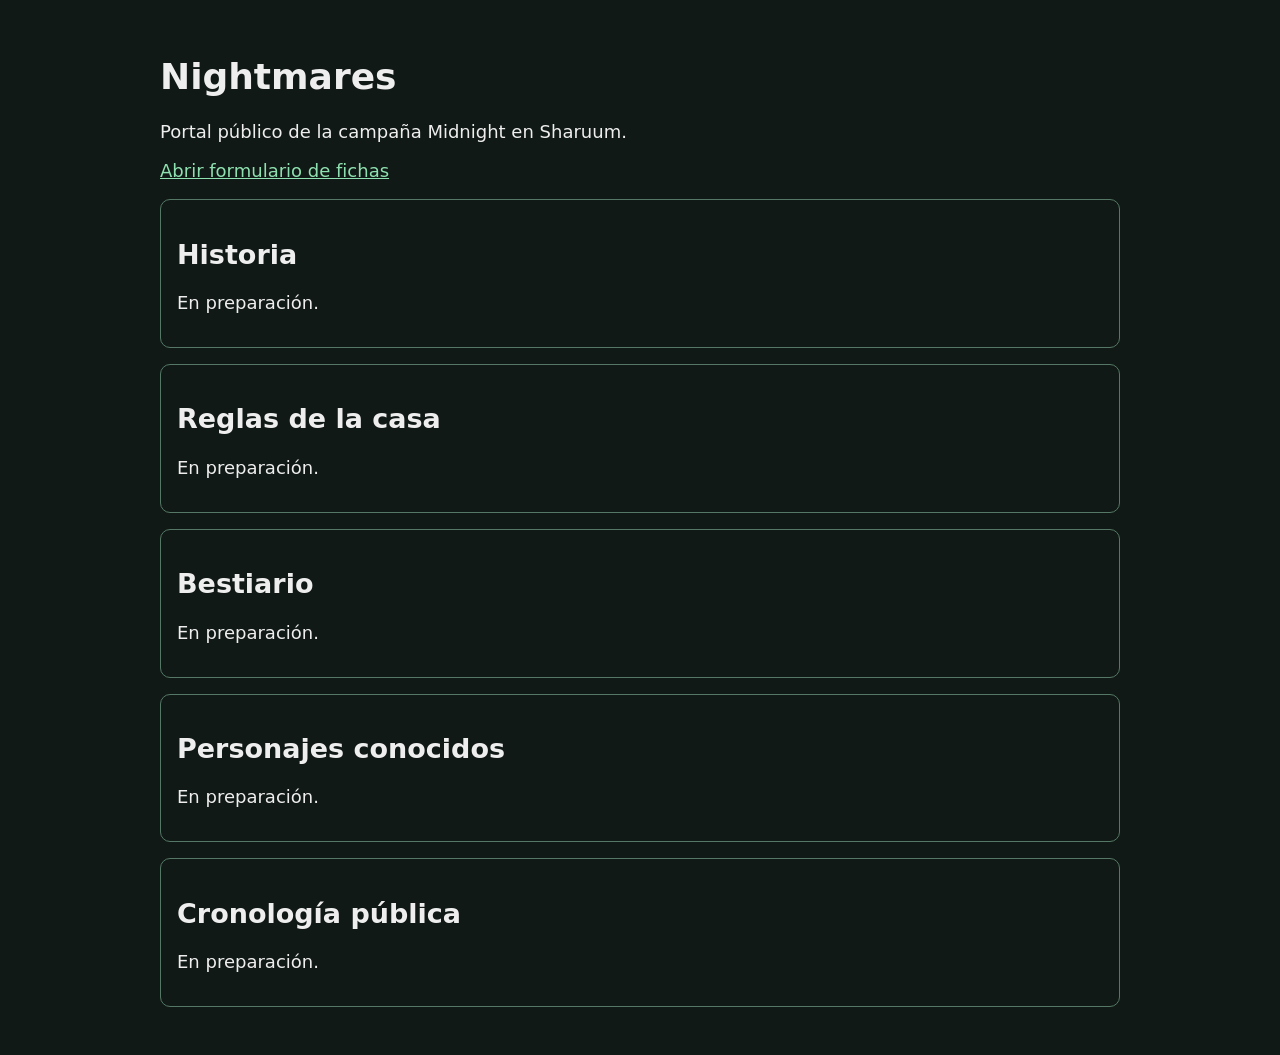
==== index.html @ 7e21698b "Create index.html" ====
<!doctype html><html lang="es"><meta charset="utf-8"><title>Nightmares · Midnight</title><style>body{font:18px system-ui;background:#101915;color:#eee;max-width:960px;margin:auto;padding:2rem}a{color:#8fe0b0}.card{border:1px solid #557866;padding:1rem;margin:1rem 0;border-radius:10px}</style><h1>Nightmares</h1><p>Portal público de la campaña Midnight en Sharuum.</p><p><a href="https://except-meaning-doctors-tunnel.trycloudflare.com/fichas.html">Abrir formulario de fichas</a></p><div class="card"><h2>Historia</h2><p>En preparación.</p></div><div class="card"><h2>Reglas de la casa</h2><p>En preparación.</p></div><div class="card"><h2>Bestiario</h2><p>En preparación.</p></div><div class="card"><h2>Personajes conocidos</h2><p>En preparación.</p></div><div class="card"><h2>Cronología pública</h2><p>En preparación.</p></div></html>
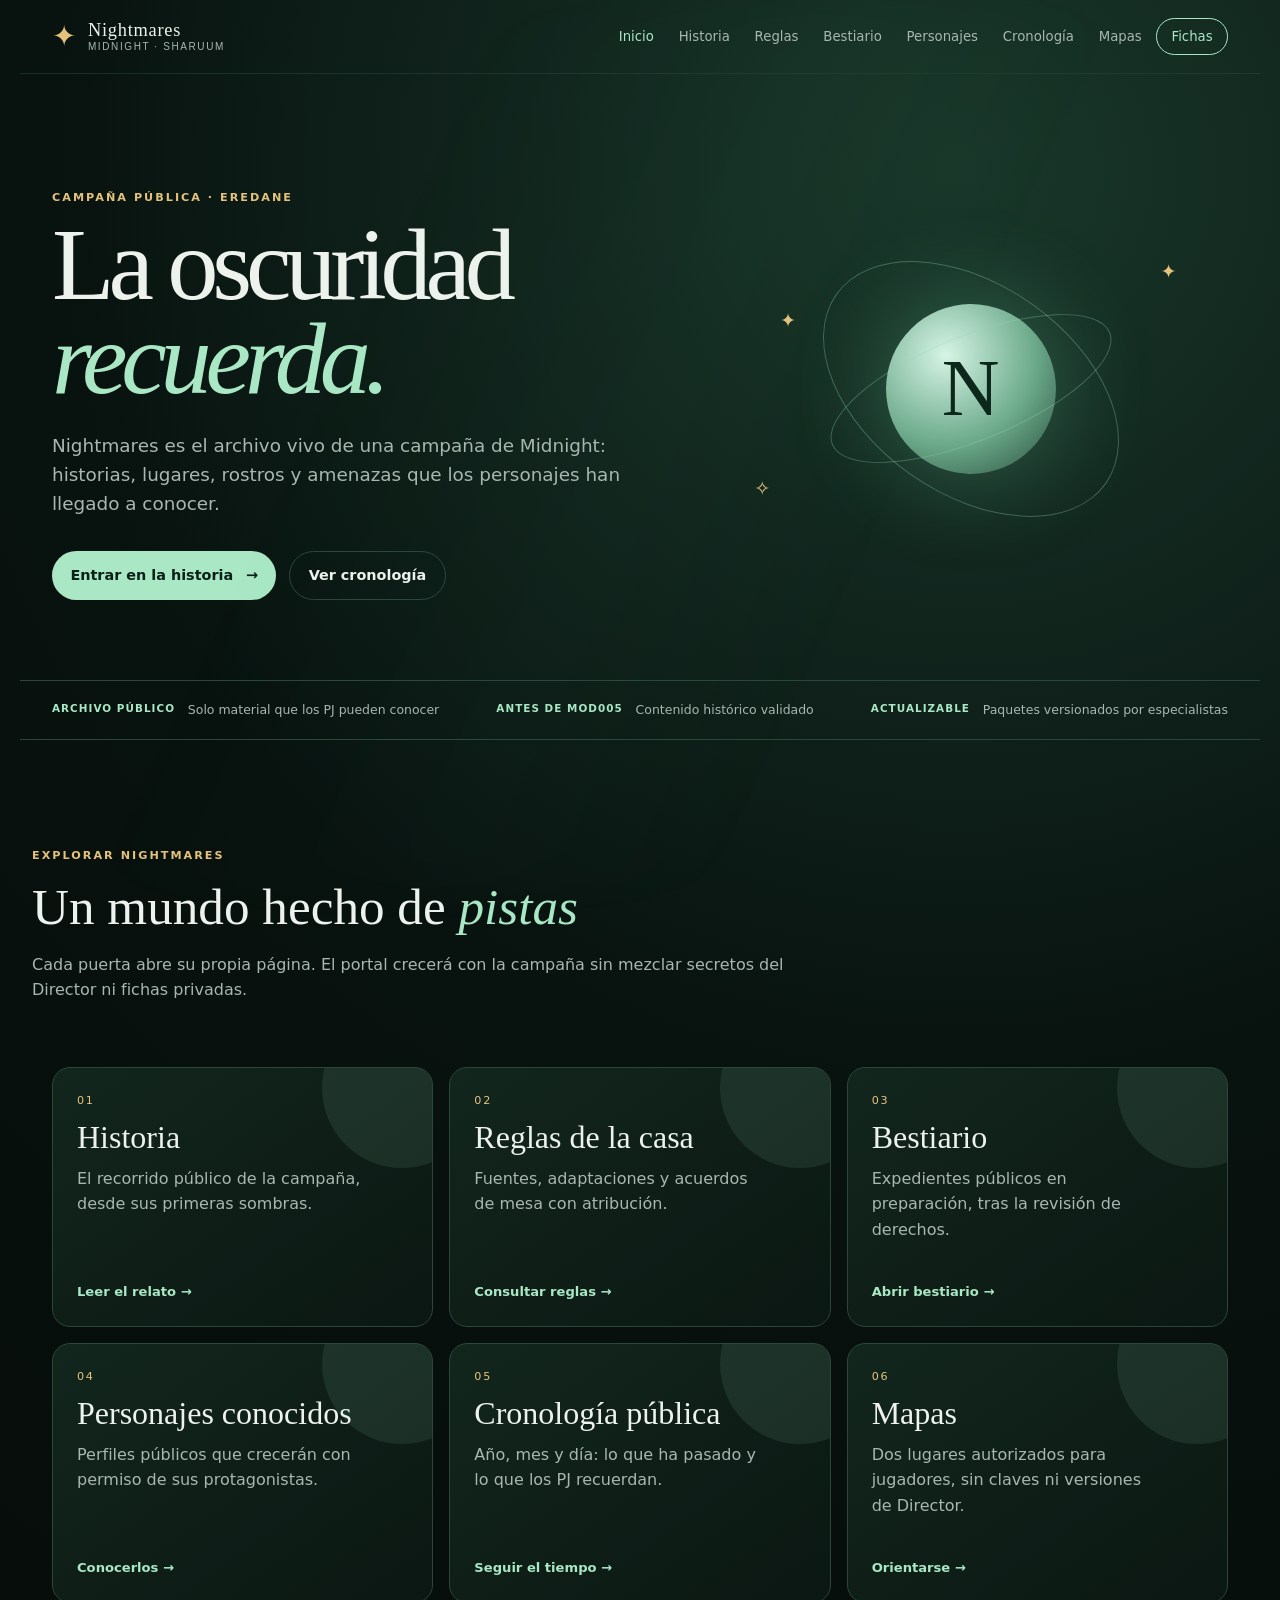
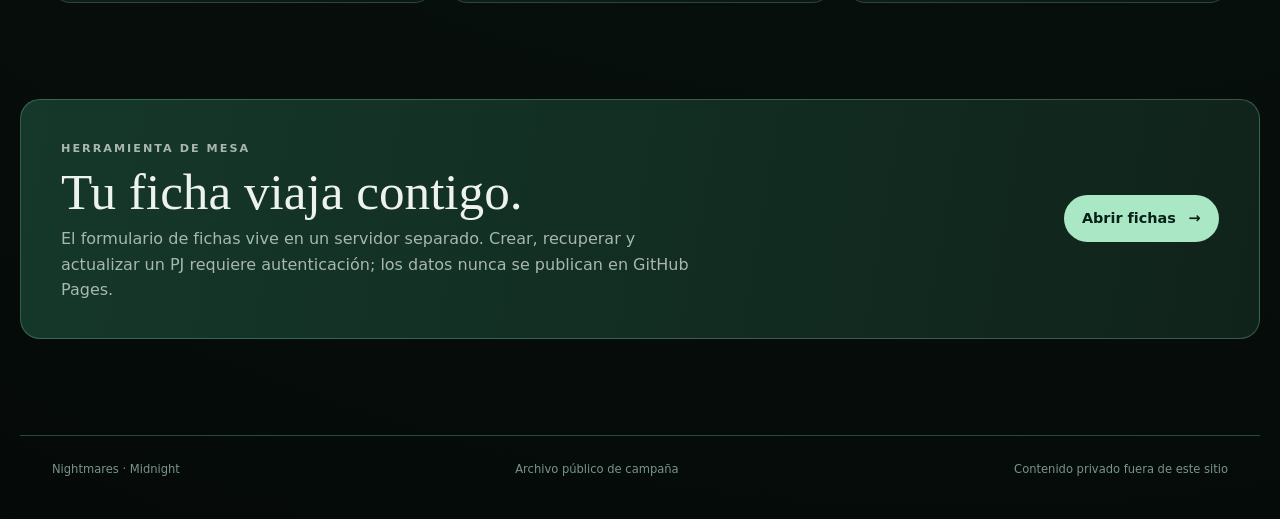
==== commit 04ae1519: "Build clean public Nightmares portal" ====
--- a/index.html
+++ b/index.html
@@ -1 +1,8 @@
-<!doctype html><html lang="es"><meta charset="utf-8"><title>Nightmares · Midnight</title><style>body{font:18px system-ui;background:#101915;color:#eee;max-width:960px;margin:auto;padding:2rem}a{color:#8fe0b0}.card{border:1px solid #557866;padding:1rem;margin:1rem 0;border-radius:10px}</style><h1>Nightmares</h1><p>Portal público de la campaña Midnight en Sharuum.</p><p><a href="https://except-meaning-doctors-tunnel.trycloudflare.com/fichas.html">Abrir formulario de fichas</a></p><div class="card"><h2>Historia</h2><p>En preparación.</p></div><div class="card"><h2>Reglas de la casa</h2><p>En preparación.</p></div><div class="card"><h2>Bestiario</h2><p>En preparación.</p></div><div class="card"><h2>Personajes conocidos</h2><p>En preparación.</p></div><div class="card"><h2>Cronología pública</h2><p>En preparación.</p></div></html>
+<!doctype html>
+<html lang="es"><head><meta charset="utf-8"><meta name="viewport" content="width=device-width,initial-scale=1"><meta name="description" content="Nightmares: portal público de la campaña Midnight en Sharuum"><title>Nightmares · Midnight</title><link rel="stylesheet" href="styles.css"></head>
+<body><div class="mist"></div><header class="site-header"><a class="brand" href="index.html"><span class="sigil">✦</span><span>Nightmares<small>Midnight · Sharuum</small></span></a><nav><a class="active" href="index.html">Inicio</a><a href="historia.html">Historia</a><a href="reglas.html">Reglas</a><a href="bestiario.html">Bestiario</a><a href="personajes.html">Personajes</a><a href="cronologia.html">Cronología</a><a href="mapas.html">Mapas</a><a class="nav-cta" href="fichas.html">Fichas</a></nav></header>
+<main><section class="hero"><div class="hero-copy"><p class="eyebrow">CAMPAÑA PÚBLICA · EREDANE</p><h1>La oscuridad<br><em>recuerda.</em></h1><p class="lede">Nightmares es el archivo vivo de una campaña de Midnight: historias, lugares, rostros y amenazas que los personajes han llegado a conocer.</p><div class="hero-actions"><a class="button primary" href="historia.html">Entrar en la historia <span>→</span></a><a class="button ghost" href="cronologia.html">Ver cronología</a></div></div><div class="hero-orbit" aria-hidden="true"><div class="orbit orbit-a"></div><div class="orbit orbit-b"></div><div class="moon">N</div><span class="star s1">✦</span><span class="star s2">✧</span><span class="star s3">✦</span></div></section>
+<section class="rail"><p><strong>ARCHIVO PÚBLICO</strong><span>Solo material que los PJ pueden conocer</span></p><p><strong>ANTES DE MOD005</strong><span>Contenido histórico validado</span></p><p><strong>ACTUALIZABLE</strong><span>Paquetes versionados por especialistas</span></p></section>
+<section class="section-intro"><p class="eyebrow">EXPLORAR NIGHTMARES</p><h2>Un mundo hecho de <em>pistas</em></h2><p>Cada puerta abre su propia página. El portal crecerá con la campaña sin mezclar secretos del Director ni fichas privadas.</p></section>
+<section class="card-grid"><a class="feature-card card-history" href="historia.html"><span class="card-index">01</span><h3>Historia</h3><p>El recorrido público de la campaña, desde sus primeras sombras.</p><span class="card-link">Leer el relato →</span></a><a class="feature-card card-rules" href="reglas.html"><span class="card-index">02</span><h3>Reglas de la casa</h3><p>Fuentes, adaptaciones y acuerdos de mesa con atribución.</p><span class="card-link">Consultar reglas →</span></a><a class="feature-card card-zoo" href="bestiario.html"><span class="card-index">03</span><h3>Bestiario</h3><p>Expedientes públicos en preparación, tras la revisión de derechos.</p><span class="card-link">Abrir bestiario →</span></a><a class="feature-card card-people" href="personajes.html"><span class="card-index">04</span><h3>Personajes conocidos</h3><p>Perfiles públicos que crecerán con permiso de sus protagonistas.</p><span class="card-link">Conocerlos →</span></a><a class="feature-card card-time" href="cronologia.html"><span class="card-index">05</span><h3>Cronología pública</h3><p>Año, mes y día: lo que ha pasado y lo que los PJ recuerdan.</p><span class="card-link">Seguir el tiempo →</span></a><a class="feature-card card-map" href="mapas.html"><span class="card-index">06</span><h3>Mapas</h3><p>Dos lugares autorizados para jugadores, sin claves ni versiones de Director.</p><span class="card-link">Orientarse →</span></a></section>
+<section class="callout"><div><p class="eyebrow">HERRAMIENTA DE MESA</p><h2>Tu ficha viaja contigo.</h2><p>El formulario de fichas vive en un servidor separado. Crear, recuperar y actualizar un PJ requiere autenticación; los datos nunca se publican en GitHub Pages.</p></div><a class="button primary" href="fichas.html">Abrir fichas <span>→</span></a></section></main><footer><span>Nightmares · Midnight</span><span>Archivo público de campaña</span><span>Contenido privado fuera de este sitio</span></footer></body></html>
--- a/styles.css
+++ b/styles.css
@@ -0,0 +1 @@
+:root{--ink:#edf2ed;--muted:#a8b7af;--line:#29483a;--mint:#a9e7c5;--gold:#e5c27c}*{box-sizing:border-box}html{scroll-behavior:smooth}body{margin:0;color:var(--ink);background:radial-gradient(circle at 75% 8%,#19372a,#08120f 42%,#050a08);font:16px/1.6 Inter,system-ui,sans-serif}a{color:inherit;text-decoration:none}.mist{position:fixed;inset:0;pointer-events:none;opacity:.16;background:linear-gradient(115deg,transparent 25%,#8edcb220 50%,transparent 70%);filter:blur(24px)}.site-header{max-width:1240px;margin:auto;padding:1.1rem 2rem;display:flex;align-items:center;justify-content:space-between;border-bottom:1px solid #29483a88;position:relative;z-index:2}.brand{display:flex;align-items:center;gap:.7rem;font:1.15rem Georgia,serif;letter-spacing:.04em}.brand small{display:block;color:var(--muted);font:10px Inter,sans-serif;letter-spacing:.16em;text-transform:uppercase}.sigil{color:var(--gold);font-size:1.8rem}nav{display:flex;gap:.25rem;align-items:center;flex-wrap:wrap;justify-content:flex-end}nav a{padding:.5rem .65rem;color:var(--muted);font-size:.83rem}nav a:hover,nav a.active{color:var(--mint)}.nav-cta{border:1px solid var(--mint);border-radius:999px;color:var(--mint)!important;padding:.45rem .9rem!important}.hero{max-width:1240px;min-height:520px;margin:auto;padding:6.5rem 2rem 5rem;display:grid;grid-template-columns:1.1fr .9fr;align-items:center;gap:2rem}.eyebrow{color:var(--gold);font-size:.7rem;letter-spacing:.18em;font-weight:700}.hero h1{margin:.7rem 0 1.5rem;font:clamp(3.8rem,8vw,7.5rem)/.92 Georgia,serif;letter-spacing:-.06em}.hero h1 em,h2 em{color:var(--mint);font-style:italic}.lede{max-width:580px;color:var(--muted);font-size:1.15rem}.hero-actions{display:flex;gap:.8rem;margin-top:2rem;flex-wrap:wrap}.button{display:inline-flex;align-items:center;gap:.8rem;padding:.75rem 1.15rem;border-radius:999px;font-weight:700;font-size:.9rem}.button.primary{background:var(--mint);color:#092017}.button.ghost{border:1px solid var(--line)}.hero-orbit{height:330px;position:relative;display:grid;place-items:center}.moon{width:170px;height:170px;border-radius:50%;display:grid;place-items:center;color:#0c271c;background:radial-gradient(circle at 35% 30%,#d6f4e5,#6caa8b 55%,#284d3b);box-shadow:0 0 100px #7ce0ad55;font:5rem Georgia}.orbit{position:absolute;border:1px solid #91d7b355;border-radius:50%;transform:rotate(-22deg)}.orbit-a{width:300px;height:105px}.orbit-b{width:330px;height:210px;transform:rotate(35deg)}.star{position:absolute;color:var(--gold);font-size:1.2rem}.s1{top:10%;right:10%}.s2{bottom:15%;left:8%}.s3{top:25%;left:13%}.rail{max-width:1240px;margin:auto;padding:1.2rem 2rem;display:flex;justify-content:space-between;gap:1rem;flex-wrap:wrap;border-top:1px solid var(--line);border-bottom:1px solid var(--line)}.rail p{display:flex;gap:.8rem;margin:0;font-size:.78rem}.rail strong{color:var(--mint);letter-spacing:.1em;font-size:.65rem}.rail span{color:var(--muted)}.section-intro{max-width:760px;margin:0 max(2rem,calc((100% - 1240px)/2));padding:6rem 0 2rem}.section-intro h2,.callout h2{margin:.3rem 0;font:clamp(2rem,4vw,3.4rem) Georgia,serif}.section-intro>p:last-child,.callout p{color:var(--muted)}.card-grid{max-width:1240px;margin:auto;padding:1rem 2rem 6rem;display:grid;grid-template-columns:repeat(3,1fr);gap:1rem}.feature-card{min-height:260px;padding:1.5rem;display:flex;flex-direction:column;position:relative;overflow:hidden;border:1px solid var(--line);border-radius:18px;background:linear-gradient(145deg,#12261d,#0b1712);transition:.25s}.feature-card:hover{transform:translateY(-5px);border-color:var(--mint)}.feature-card:before{content:"";position:absolute;width:160px;height:160px;right:-50px;top:-60px;border-radius:50%;background:#9fe8c018}.card-index{color:var(--gold);font-size:.7rem;letter-spacing:.15em}.feature-card h3{margin:.6rem 0;font:2rem Georgia,serif}.feature-card p{max-width:28ch;margin:0;color:var(--muted)}.card-link{margin-top:auto;color:var(--mint);font-size:.82rem;font-weight:700}.callout{max-width:1240px;margin:0 auto 6rem;padding:2.2rem 2.5rem;display:flex;justify-content:space-between;align-items:center;gap:2rem;border:1px solid #83c7a555;border-radius:20px;background:linear-gradient(100deg,#15382a,#10231b)}.callout p{max-width:650px;margin:.3rem 0 0}footer{max-width:1240px;margin:auto;padding:1.5rem 2rem 2.5rem;display:flex;justify-content:space-between;gap:1rem;flex-wrap:wrap;border-top:1px solid var(--line);color:#789487;font-size:.72rem}.page{max-width:1100px;margin:auto;padding:5rem 2rem 7rem}.page h1{margin:.4rem 0 1rem;font:clamp(3rem,7vw,6rem)/.95 Georgia,serif}.page h1 em{color:var(--mint);font-style:italic}.page-lede{max-width:700px;color:var(--muted);font-size:1.15rem}.content-grid{display:grid;grid-template-columns:repeat(2,1fr);gap:1rem;margin-top:3rem}.panel{padding:1.5rem;border:1px solid var(--line);border-radius:16px;background:#10221bcc}.panel h2{margin-top:0;font:1.8rem Georgia,serif}.panel p,.panel li{color:var(--muted)}.panel strong{color:var(--mint)}.timeline{border-left:1px solid var(--mint);padding-left:1.4rem;margin:3rem 0}.event{position:relative;margin:0 0 2rem}.event:before{content:"";position:absolute;width:9px;height:9px;border-radius:50%;background:var(--gold);left:-1.72rem;top:.55rem}.event time{color:var(--gold);font-size:.78rem;letter-spacing:.12em}.notice{padding:1rem 1.2rem;border-left:3px solid var(--gold);background:#e5c27c12;color:var(--muted)}.source{font-size:.8rem;color:#8ea99b}.source a{color:var(--mint);text-decoration:underline}.table-wrap{overflow:auto}.data-table{width:100%;border-collapse:collapse}.data-table th,.data-table td{text-align:left;padding:.75rem;border-bottom:1px solid var(--line)}.data-table th{color:var(--gold);font-size:.75rem;letter-spacing:.1em;text-transform:uppercase}.locked{color:#d8b979!important;font-size:.8rem}.back{display:inline-block;margin-bottom:2rem;color:var(--mint);font-size:.85rem}@media(max-width:900px){.site-header{align-items:flex-start;gap:1rem;flex-direction:column}.hero{grid-template-columns:1fr;padding-top:4rem}.hero-orbit{height:230px}.card-grid,.content-grid{grid-template-columns:repeat(2,1fr)}}@media(max-width:600px){.hero,.site-header,.rail{padding-left:1.2rem;padding-right:1.2rem}.card-grid,.content-grid{grid-template-columns:1fr;padding-left:1.2rem;padding-right:1.2rem}.callout{margin-left:1.2rem;margin-right:1.2rem;padding:1.5rem;align-items:flex-start;flex-direction:column}.section-intro{margin-left:1.2rem;padding-right:1.2rem}nav{justify-content:flex-start}}
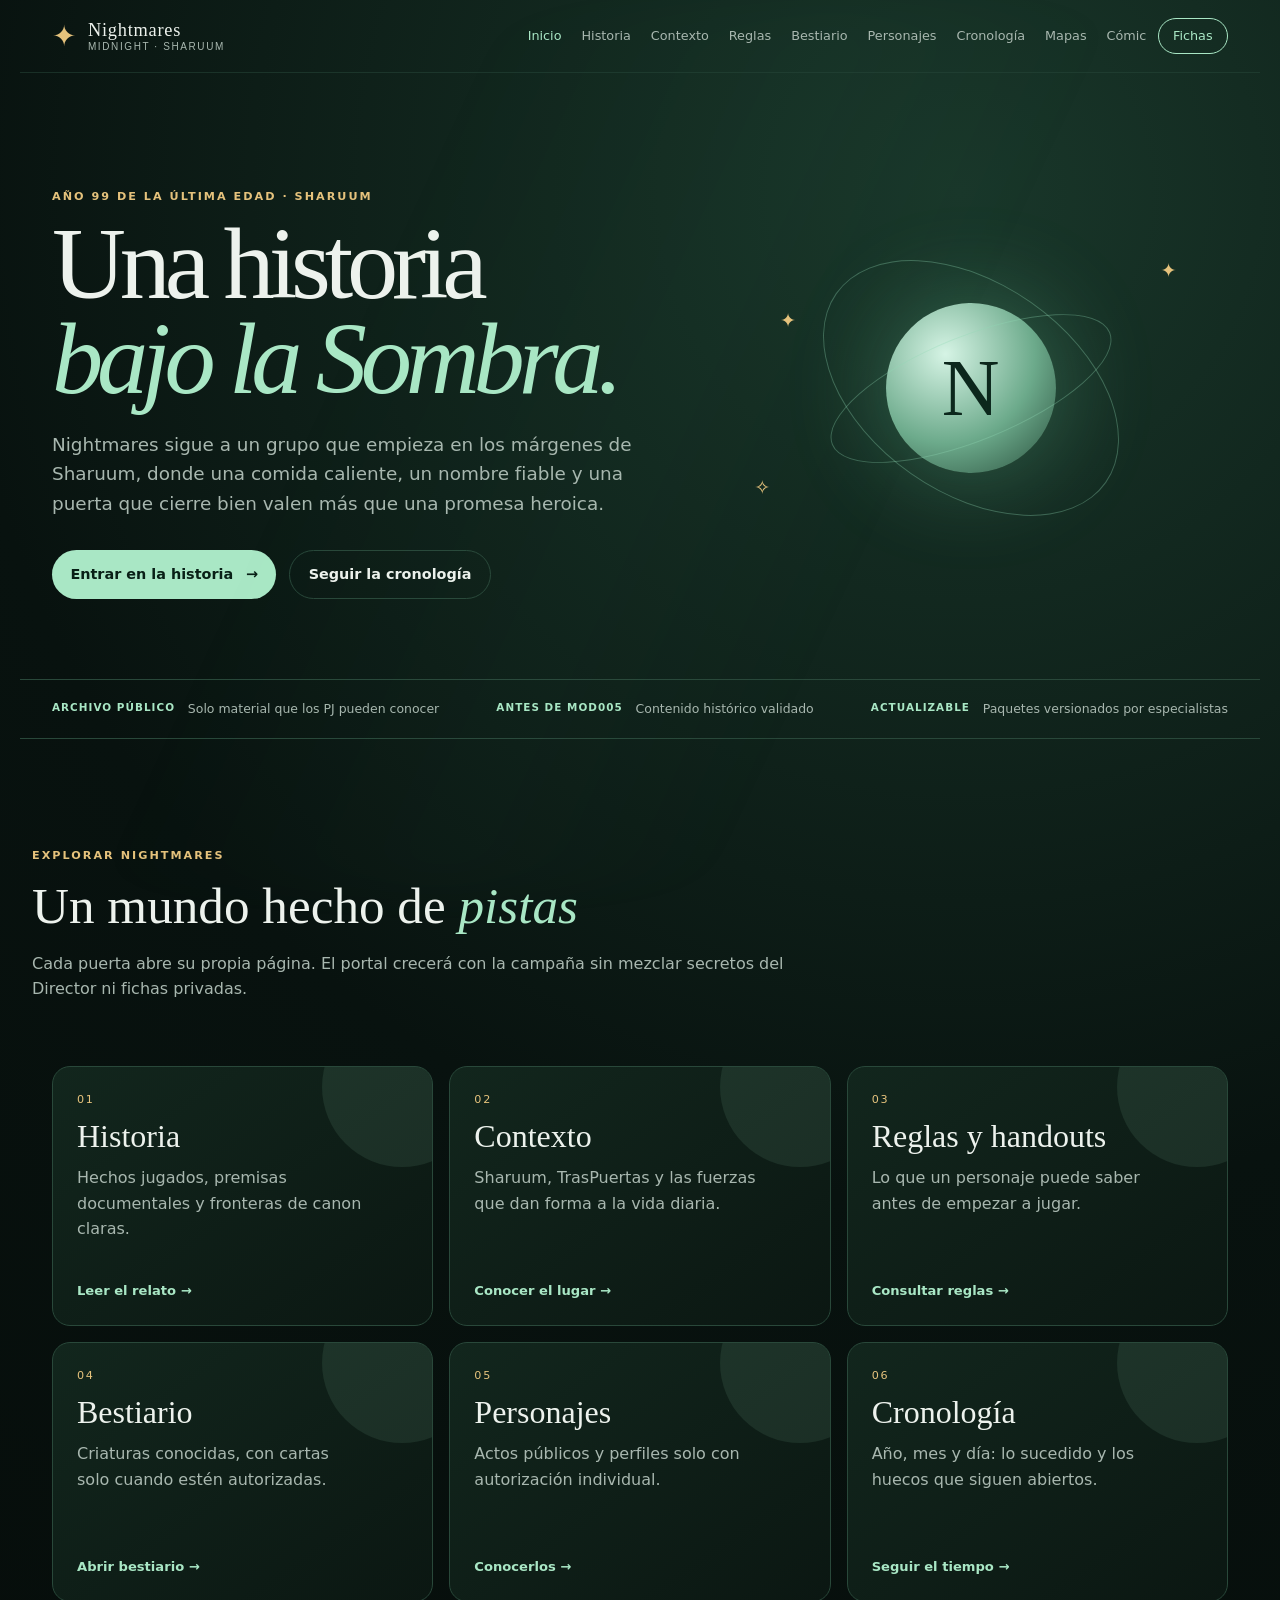
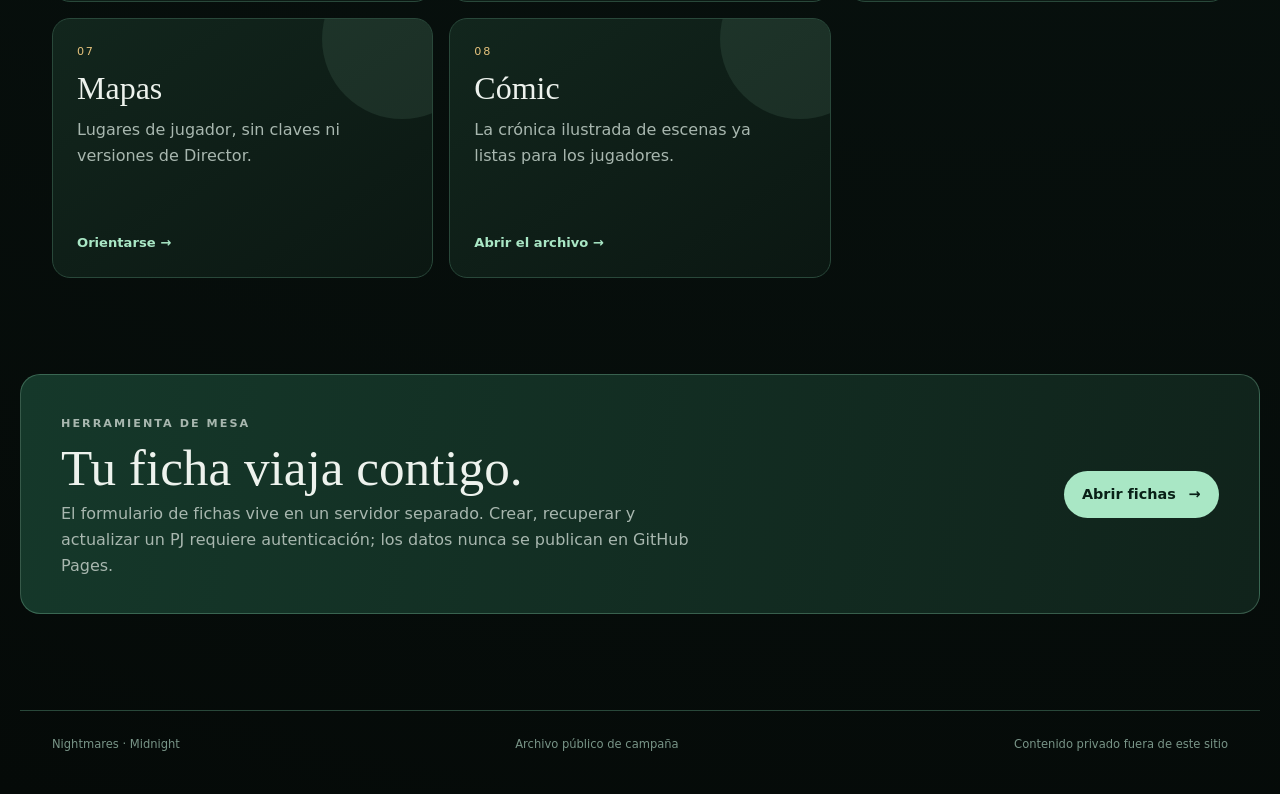
==== commit 8d372b35: "Actualizar portal Nightmares con contenido público V2" ====
--- a/index.html
+++ b/index.html
@@ -1,8 +1,8 @@
 <!doctype html>
-<html lang="es"><head><meta charset="utf-8"><meta name="viewport" content="width=device-width,initial-scale=1"><meta name="description" content="Nightmares: portal público de la campaña Midnight en Sharuum"><title>Nightmares · Midnight</title><link rel="stylesheet" href="styles.css"></head>
-<body><div class="mist"></div><header class="site-header"><a class="brand" href="index.html"><span class="sigil">✦</span><span>Nightmares<small>Midnight · Sharuum</small></span></a><nav><a class="active" href="index.html">Inicio</a><a href="historia.html">Historia</a><a href="reglas.html">Reglas</a><a href="bestiario.html">Bestiario</a><a href="personajes.html">Personajes</a><a href="cronologia.html">Cronología</a><a href="mapas.html">Mapas</a><a class="nav-cta" href="fichas.html">Fichas</a></nav></header>
-<main><section class="hero"><div class="hero-copy"><p class="eyebrow">CAMPAÑA PÚBLICA · EREDANE</p><h1>La oscuridad<br><em>recuerda.</em></h1><p class="lede">Nightmares es el archivo vivo de una campaña de Midnight: historias, lugares, rostros y amenazas que los personajes han llegado a conocer.</p><div class="hero-actions"><a class="button primary" href="historia.html">Entrar en la historia <span>→</span></a><a class="button ghost" href="cronologia.html">Ver cronología</a></div></div><div class="hero-orbit" aria-hidden="true"><div class="orbit orbit-a"></div><div class="orbit orbit-b"></div><div class="moon">N</div><span class="star s1">✦</span><span class="star s2">✧</span><span class="star s3">✦</span></div></section>
+<html lang="es"><head><meta charset="utf-8"><meta name="viewport" content="width=device-width,initial-scale=1"><meta name="description" content="Nightmares: portal público de la campaña Midnight en Sharuum"><title>Nightmares · Midnight</title><link rel="stylesheet" href="styles.css"><link rel="stylesheet" href="responsive.css"></head>
+<body><div class="mist"></div><header class="site-header"><a class="brand" href="index.html"><span class="sigil">✦</span><span>Nightmares<small>Midnight · Sharuum</small></span></a><nav><a class="active" href="index.html">Inicio</a><a href="historia.html">Historia</a><a href="contexto.html">Contexto</a><a href="reglas.html">Reglas</a><a href="bestiario.html">Bestiario</a><a href="personajes.html">Personajes</a><a href="cronologia.html">Cronología</a><a href="mapas.html">Mapas</a><a href="comic.html">Cómic</a><a class="nav-cta" href="fichas.html">Fichas</a></nav></header>
+<main><section class="hero"><div class="hero-copy"><p class="eyebrow">AÑO 99 DE LA ÚLTIMA EDAD · SHARUUM</p><h1>Una historia<br><em>bajo la Sombra.</em></h1><p class="lede">Nightmares sigue a un grupo que empieza en los márgenes de Sharuum, donde una comida caliente, un nombre fiable y una puerta que cierre bien valen más que una promesa heroica.</p><div class="hero-actions"><a class="button primary" href="historia.html">Entrar en la historia <span>→</span></a><a class="button ghost" href="cronologia.html">Seguir la cronología</a></div></div><div class="hero-orbit" aria-hidden="true"><div class="orbit orbit-a"></div><div class="orbit orbit-b"></div><div class="moon">N</div><span class="star s1">✦</span><span class="star s2">✧</span><span class="star s3">✦</span></div></section>
 <section class="rail"><p><strong>ARCHIVO PÚBLICO</strong><span>Solo material que los PJ pueden conocer</span></p><p><strong>ANTES DE MOD005</strong><span>Contenido histórico validado</span></p><p><strong>ACTUALIZABLE</strong><span>Paquetes versionados por especialistas</span></p></section>
 <section class="section-intro"><p class="eyebrow">EXPLORAR NIGHTMARES</p><h2>Un mundo hecho de <em>pistas</em></h2><p>Cada puerta abre su propia página. El portal crecerá con la campaña sin mezclar secretos del Director ni fichas privadas.</p></section>
-<section class="card-grid"><a class="feature-card card-history" href="historia.html"><span class="card-index">01</span><h3>Historia</h3><p>El recorrido público de la campaña, desde sus primeras sombras.</p><span class="card-link">Leer el relato →</span></a><a class="feature-card card-rules" href="reglas.html"><span class="card-index">02</span><h3>Reglas de la casa</h3><p>Fuentes, adaptaciones y acuerdos de mesa con atribución.</p><span class="card-link">Consultar reglas →</span></a><a class="feature-card card-zoo" href="bestiario.html"><span class="card-index">03</span><h3>Bestiario</h3><p>Expedientes públicos en preparación, tras la revisión de derechos.</p><span class="card-link">Abrir bestiario →</span></a><a class="feature-card card-people" href="personajes.html"><span class="card-index">04</span><h3>Personajes conocidos</h3><p>Perfiles públicos que crecerán con permiso de sus protagonistas.</p><span class="card-link">Conocerlos →</span></a><a class="feature-card card-time" href="cronologia.html"><span class="card-index">05</span><h3>Cronología pública</h3><p>Año, mes y día: lo que ha pasado y lo que los PJ recuerdan.</p><span class="card-link">Seguir el tiempo →</span></a><a class="feature-card card-map" href="mapas.html"><span class="card-index">06</span><h3>Mapas</h3><p>Dos lugares autorizados para jugadores, sin claves ni versiones de Director.</p><span class="card-link">Orientarse →</span></a></section>
+<section class="card-grid"><a class="feature-card card-history" href="historia.html"><span class="card-index">01</span><h3>Historia</h3><p>Hechos jugados, premisas documentales y fronteras de canon claras.</p><span class="card-link">Leer el relato →</span></a><a class="feature-card" href="contexto.html"><span class="card-index">02</span><h3>Contexto</h3><p>Sharuum, TrasPuertas y las fuerzas que dan forma a la vida diaria.</p><span class="card-link">Conocer el lugar →</span></a><a class="feature-card card-rules" href="reglas.html"><span class="card-index">03</span><h3>Reglas y handouts</h3><p>Lo que un personaje puede saber antes de empezar a jugar.</p><span class="card-link">Consultar reglas →</span></a><a class="feature-card card-zoo" href="bestiario.html"><span class="card-index">04</span><h3>Bestiario</h3><p>Criaturas conocidas, con cartas solo cuando estén autorizadas.</p><span class="card-link">Abrir bestiario →</span></a><a class="feature-card card-people" href="personajes.html"><span class="card-index">05</span><h3>Personajes</h3><p>Actos públicos y perfiles solo con autorización individual.</p><span class="card-link">Conocerlos →</span></a><a class="feature-card card-time" href="cronologia.html"><span class="card-index">06</span><h3>Cronología</h3><p>Año, mes y día: lo sucedido y los huecos que siguen abiertos.</p><span class="card-link">Seguir el tiempo →</span></a><a class="feature-card card-map" href="mapas.html"><span class="card-index">07</span><h3>Mapas</h3><p>Lugares de jugador, sin claves ni versiones de Director.</p><span class="card-link">Orientarse →</span></a><a class="feature-card card-comic" href="comic.html"><span class="card-index">08</span><h3>Cómic</h3><p>La crónica ilustrada de escenas ya listas para los jugadores.</p><span class="card-link">Abrir el archivo →</span></a></section>
 <section class="callout"><div><p class="eyebrow">HERRAMIENTA DE MESA</p><h2>Tu ficha viaja contigo.</h2><p>El formulario de fichas vive en un servidor separado. Crear, recuperar y actualizar un PJ requiere autenticación; los datos nunca se publican en GitHub Pages.</p></div><a class="button primary" href="fichas.html">Abrir fichas <span>→</span></a></section></main><footer><span>Nightmares · Midnight</span><span>Archivo público de campaña</span><span>Contenido privado fuera de este sitio</span></footer></body></html>
--- a/styles.css
+++ b/styles.css
@@ -1 +1 @@
-:root{--ink:#edf2ed;--muted:#a8b7af;--line:#29483a;--mint:#a9e7c5;--gold:#e5c27c}*{box-sizing:border-box}html{scroll-behavior:smooth}body{margin:0;color:var(--ink);background:radial-gradient(circle at 75% 8%,#19372a,#08120f 42%,#050a08);font:16px/1.6 Inter,system-ui,sans-serif}a{color:inherit;text-decoration:none}.mist{position:fixed;inset:0;pointer-events:none;opacity:.16;background:linear-gradient(115deg,transparent 25%,#8edcb220 50%,transparent 70%);filter:blur(24px)}.site-header{max-width:1240px;margin:auto;padding:1.1rem 2rem;display:flex;align-items:center;justify-content:space-between;border-bottom:1px solid #29483a88;position:relative;z-index:2}.brand{display:flex;align-items:center;gap:.7rem;font:1.15rem Georgia,serif;letter-spacing:.04em}.brand small{display:block;color:var(--muted);font:10px Inter,sans-serif;letter-spacing:.16em;text-transform:uppercase}.sigil{color:var(--gold);font-size:1.8rem}nav{display:flex;gap:.25rem;align-items:center;flex-wrap:wrap;justify-content:flex-end}nav a{padding:.5rem .65rem;color:var(--muted);font-size:.83rem}nav a:hover,nav a.active{color:var(--mint)}.nav-cta{border:1px solid var(--mint);border-radius:999px;color:var(--mint)!important;padding:.45rem .9rem!important}.hero{max-width:1240px;min-height:520px;margin:auto;padding:6.5rem 2rem 5rem;display:grid;grid-template-columns:1.1fr .9fr;align-items:center;gap:2rem}.eyebrow{color:var(--gold);font-size:.7rem;letter-spacing:.18em;font-weight:700}.hero h1{margin:.7rem 0 1.5rem;font:clamp(3.8rem,8vw,7.5rem)/.92 Georgia,serif;letter-spacing:-.06em}.hero h1 em,h2 em{color:var(--mint);font-style:italic}.lede{max-width:580px;color:var(--muted);font-size:1.15rem}.hero-actions{display:flex;gap:.8rem;margin-top:2rem;flex-wrap:wrap}.button{display:inline-flex;align-items:center;gap:.8rem;padding:.75rem 1.15rem;border-radius:999px;font-weight:700;font-size:.9rem}.button.primary{background:var(--mint);color:#092017}.button.ghost{border:1px solid var(--line)}.hero-orbit{height:330px;position:relative;display:grid;place-items:center}.moon{width:170px;height:170px;border-radius:50%;display:grid;place-items:center;color:#0c271c;background:radial-gradient(circle at 35% 30%,#d6f4e5,#6caa8b 55%,#284d3b);box-shadow:0 0 100px #7ce0ad55;font:5rem Georgia}.orbit{position:absolute;border:1px solid #91d7b355;border-radius:50%;transform:rotate(-22deg)}.orbit-a{width:300px;height:105px}.orbit-b{width:330px;height:210px;transform:rotate(35deg)}.star{position:absolute;color:var(--gold);font-size:1.2rem}.s1{top:10%;right:10%}.s2{bottom:15%;left:8%}.s3{top:25%;left:13%}.rail{max-width:1240px;margin:auto;padding:1.2rem 2rem;display:flex;justify-content:space-between;gap:1rem;flex-wrap:wrap;border-top:1px solid var(--line);border-bottom:1px solid var(--line)}.rail p{display:flex;gap:.8rem;margin:0;font-size:.78rem}.rail strong{color:var(--mint);letter-spacing:.1em;font-size:.65rem}.rail span{color:var(--muted)}.section-intro{max-width:760px;margin:0 max(2rem,calc((100% - 1240px)/2));padding:6rem 0 2rem}.section-intro h2,.callout h2{margin:.3rem 0;font:clamp(2rem,4vw,3.4rem) Georgia,serif}.section-intro>p:last-child,.callout p{color:var(--muted)}.card-grid{max-width:1240px;margin:auto;padding:1rem 2rem 6rem;display:grid;grid-template-columns:repeat(3,1fr);gap:1rem}.feature-card{min-height:260px;padding:1.5rem;display:flex;flex-direction:column;position:relative;overflow:hidden;border:1px solid var(--line);border-radius:18px;background:linear-gradient(145deg,#12261d,#0b1712);transition:.25s}.feature-card:hover{transform:translateY(-5px);border-color:var(--mint)}.feature-card:before{content:"";position:absolute;width:160px;height:160px;right:-50px;top:-60px;border-radius:50%;background:#9fe8c018}.card-index{color:var(--gold);font-size:.7rem;letter-spacing:.15em}.feature-card h3{margin:.6rem 0;font:2rem Georgia,serif}.feature-card p{max-width:28ch;margin:0;color:var(--muted)}.card-link{margin-top:auto;color:var(--mint);font-size:.82rem;font-weight:700}.callout{max-width:1240px;margin:0 auto 6rem;padding:2.2rem 2.5rem;display:flex;justify-content:space-between;align-items:center;gap:2rem;border:1px solid #83c7a555;border-radius:20px;background:linear-gradient(100deg,#15382a,#10231b)}.callout p{max-width:650px;margin:.3rem 0 0}footer{max-width:1240px;margin:auto;padding:1.5rem 2rem 2.5rem;display:flex;justify-content:space-between;gap:1rem;flex-wrap:wrap;border-top:1px solid var(--line);color:#789487;font-size:.72rem}.page{max-width:1100px;margin:auto;padding:5rem 2rem 7rem}.page h1{margin:.4rem 0 1rem;font:clamp(3rem,7vw,6rem)/.95 Georgia,serif}.page h1 em{color:var(--mint);font-style:italic}.page-lede{max-width:700px;color:var(--muted);font-size:1.15rem}.content-grid{display:grid;grid-template-columns:repeat(2,1fr);gap:1rem;margin-top:3rem}.panel{padding:1.5rem;border:1px solid var(--line);border-radius:16px;background:#10221bcc}.panel h2{margin-top:0;font:1.8rem Georgia,serif}.panel p,.panel li{color:var(--muted)}.panel strong{color:var(--mint)}.timeline{border-left:1px solid var(--mint);padding-left:1.4rem;margin:3rem 0}.event{position:relative;margin:0 0 2rem}.event:before{content:"";position:absolute;width:9px;height:9px;border-radius:50%;background:var(--gold);left:-1.72rem;top:.55rem}.event time{color:var(--gold);font-size:.78rem;letter-spacing:.12em}.notice{padding:1rem 1.2rem;border-left:3px solid var(--gold);background:#e5c27c12;color:var(--muted)}.source{font-size:.8rem;color:#8ea99b}.source a{color:var(--mint);text-decoration:underline}.table-wrap{overflow:auto}.data-table{width:100%;border-collapse:collapse}.data-table th,.data-table td{text-align:left;padding:.75rem;border-bottom:1px solid var(--line)}.data-table th{color:var(--gold);font-size:.75rem;letter-spacing:.1em;text-transform:uppercase}.locked{color:#d8b979!important;font-size:.8rem}.back{display:inline-block;margin-bottom:2rem;color:var(--mint);font-size:.85rem}@media(max-width:900px){.site-header{align-items:flex-start;gap:1rem;flex-direction:column}.hero{grid-template-columns:1fr;padding-top:4rem}.hero-orbit{height:230px}.card-grid,.content-grid{grid-template-columns:repeat(2,1fr)}}@media(max-width:600px){.hero,.site-header,.rail{padding-left:1.2rem;padding-right:1.2rem}.card-grid,.content-grid{grid-template-columns:1fr;padding-left:1.2rem;padding-right:1.2rem}.callout{margin-left:1.2rem;margin-right:1.2rem;padding:1.5rem;align-items:flex-start;flex-direction:column}.section-intro{margin-left:1.2rem;padding-right:1.2rem}nav{justify-content:flex-start}}
+:root{--ink:#edf2ed;--muted:#a8b7af;--line:#29483a;--mint:#a9e7c5;--gold:#e5c27c}*{box-sizing:border-box}html{scroll-behavior:smooth}body{margin:0;color:var(--ink);background:radial-gradient(circle at 75% 8%,#19372a,#08120f 42%,#050a08);font:16px/1.6 Inter,system-ui,sans-serif}a{color:inherit;text-decoration:none}.mist{position:fixed;inset:0;pointer-events:none;opacity:.16;background:linear-gradient(115deg,transparent 25%,#8edcb220 50%,transparent 70%);filter:blur(24px)}.site-header{max-width:1240px;margin:auto;padding:1.1rem 2rem;display:flex;align-items:center;justify-content:space-between;border-bottom:1px solid #29483a88;position:relative;z-index:2}.brand{display:flex;align-items:center;gap:.7rem;font:1.15rem Georgia,serif;letter-spacing:.04em}.brand small{display:block;color:var(--muted);font:10px Inter,sans-serif;letter-spacing:.16em;text-transform:uppercase}.sigil{color:var(--gold);font-size:1.8rem}nav{display:flex;gap:.15rem;align-items:center;flex-wrap:wrap;justify-content:flex-end}nav a{padding:.5rem .55rem;color:var(--muted);font-size:.8rem}nav a:hover,nav a.active{color:var(--mint)}.nav-cta{border:1px solid var(--mint);border-radius:999px;color:var(--mint)!important;padding:.45rem .9rem!important}.hero{max-width:1240px;min-height:520px;margin:auto;padding:6.5rem 2rem 5rem;display:grid;grid-template-columns:1.1fr .9fr;align-items:center;gap:2rem}.eyebrow{color:var(--gold);font-size:.7rem;letter-spacing:.18em;font-weight:700}.hero h1{margin:.7rem 0 1.5rem;font:clamp(3.8rem,8vw,7.5rem)/.92 Georgia,serif;letter-spacing:-.06em}.hero h1 em,h2 em{color:var(--mint);font-style:italic}.lede{max-width:580px;color:var(--muted);font-size:1.15rem}.hero-actions{display:flex;gap:.8rem;margin-top:2rem;flex-wrap:wrap}.button{display:inline-flex;align-items:center;gap:.8rem;padding:.75rem 1.15rem;border-radius:999px;font-weight:700;font-size:.9rem}.button.primary{background:var(--mint);color:#092017}.button.ghost{border:1px solid var(--line)}.hero-orbit{height:330px;position:relative;display:grid;place-items:center}.moon{width:170px;height:170px;border-radius:50%;display:grid;place-items:center;color:#0c271c;background:radial-gradient(circle at 35% 30%,#d6f4e5,#6caa8b 55%,#284d3b);box-shadow:0 0 100px #7ce0ad55;font:5rem Georgia}.orbit{position:absolute;border:1px solid #91d7b355;border-radius:50%;transform:rotate(-22deg)}.orbit-a{width:300px;height:105px}.orbit-b{width:330px;height:210px;transform:rotate(35deg)}.star{position:absolute;color:var(--gold);font-size:1.2rem}.s1{top:10%;right:10%}.s2{bottom:15%;left:8%}.s3{top:25%;left:13%}.rail{max-width:1240px;margin:auto;padding:1.2rem 2rem;display:flex;justify-content:space-between;gap:1rem;flex-wrap:wrap;border-top:1px solid var(--line);border-bottom:1px solid var(--line)}.rail p{display:flex;gap:.8rem;margin:0;font-size:.78rem}.rail strong{color:var(--mint);letter-spacing:.1em;font-size:.65rem}.rail span{color:var(--muted)}.section-intro{max-width:760px;margin:0 max(2rem,calc((100% - 1240px)/2));padding:6rem 0 2rem}.section-intro h2,.callout h2{margin:.3rem 0;font:clamp(2rem,4vw,3.4rem) Georgia,serif}.section-intro>p:last-child,.callout p{color:var(--muted)}.card-grid{max-width:1240px;margin:auto;padding:1rem 2rem 6rem;display:grid;grid-template-columns:repeat(3,1fr);gap:1rem}.feature-card{min-height:260px;padding:1.5rem;display:flex;flex-direction:column;position:relative;overflow:hidden;border:1px solid var(--line);border-radius:18px;background:linear-gradient(145deg,#12261d,#0b1712);transition:.25s}.feature-card:hover{transform:translateY(-5px);border-color:var(--mint)}.feature-card:before{content:"";position:absolute;width:160px;height:160px;right:-50px;top:-60px;border-radius:50%;background:#9fe8c018}.card-index{color:var(--gold);font-size:.7rem;letter-spacing:.15em}.feature-card h3{margin:.6rem 0;font:2rem Georgia,serif}.feature-card p{max-width:28ch;margin:0;color:var(--muted)}.card-link{margin-top:auto;color:var(--mint);font-size:.82rem;font-weight:700}.callout{max-width:1240px;margin:0 auto 6rem;padding:2.2rem 2.5rem;display:flex;justify-content:space-between;align-items:center;gap:2rem;border:1px solid #83c7a555;border-radius:20px;background:linear-gradient(100deg,#15382a,#10231b)}.callout p{max-width:650px;margin:.3rem 0 0}footer{max-width:1240px;margin:auto;padding:1.5rem 2rem 2.5rem;display:flex;justify-content:space-between;gap:1rem;flex-wrap:wrap;border-top:1px solid var(--line);color:#789487;font-size:.72rem}.page{max-width:1100px;margin:auto;padding:5rem 2rem 7rem}.page h1{margin:.4rem 0 1rem;font:clamp(3rem,7vw,6rem)/.95 Georgia,serif}.page h1 em{color:var(--mint);font-style:italic}.page-lede{max-width:700px;color:var(--muted);font-size:1.15rem}.content-grid{display:grid;grid-template-columns:repeat(2,1fr);gap:1rem;margin-top:3rem}.panel{padding:1.5rem;border:1px solid var(--line);border-radius:16px;background:#10221bcc}.panel h2{margin-top:0;font:1.8rem Georgia,serif}.panel p,.panel li{color:var(--muted)}.panel strong{color:var(--mint)}.timeline{border-left:1px solid var(--mint);padding-left:1.4rem;margin:3rem 0}.event{position:relative;margin:0 0 2rem}.event:before{content:"";position:absolute;width:9px;height:9px;border-radius:50%;background:var(--gold);left:-1.72rem;top:.55rem}.event time{color:var(--gold);font-size:.78rem;letter-spacing:.12em}.notice{padding:1rem 1.2rem;border-left:3px solid var(--gold);background:#e5c27c12;color:var(--muted)}.source{font-size:.8rem;color:#8ea99b}.source a{color:var(--mint);text-decoration:underline}.table-wrap{overflow:auto}.data-table{width:100%;border-collapse:collapse}.data-table th,.data-table td{text-align:left;padding:.75rem;border-bottom:1px solid var(--line)}.data-table th{color:var(--gold);font-size:.75rem;letter-spacing:.1em;text-transform:uppercase}.locked{color:#d8b979!important;font-size:.8rem}.back{display:inline-block;margin-bottom:2rem;color:var(--mint);font-size:.85rem}details{margin-top:1rem;border:1px solid #9a805244;border-radius:10px;background:#0b1712}summary{padding:.7rem .9rem;color:var(--gold);cursor:pointer;font-weight:700;font-size:.86rem}details p{padding:0 .9rem .9rem;margin:.2rem 0}details[open]{border-color:#b89b645f}.status{display:inline-block;margin:.2rem 0 .8rem;padding:.2rem .55rem;border:1px solid var(--line);border-radius:999px;color:var(--mint);font-size:.7rem;letter-spacing:.08em}.empty-card{border-style:dashed;background:linear-gradient(145deg,#112118,#0a120e)}@media(max-width:900px){.site-header{align-items:flex-start;gap:1rem;flex-direction:column}.hero{grid-template-columns:1fr;padding-top:4rem}.hero-orbit{height:230px}.card-grid,.content-grid{grid-template-columns:repeat(2,1fr)}}@media(max-width:600px){.hero,.site-header,.rail{padding-left:1.2rem;padding-right:1.2rem}.card-grid,.content-grid{grid-template-columns:1fr;padding-left:1.2rem;padding-right:1.2rem}.callout{margin-left:1.2rem;margin-right:1.2rem;padding:1.5rem;align-items:flex-start;flex-direction:column}.section-intro{margin-left:1.2rem;padding-right:1.2rem}nav{justify-content:flex-start}}
--- a/responsive.css
+++ b/responsive.css
@@ -0,0 +1 @@
+.source a{overflow-wrap:anywhere;word-break:break-word}@media(max-width:360px){.hero-orbit{width:100%;overflow:hidden}.orbit-a{width:250px}.orbit-b{width:270px}.moon{width:140px;height:140px;font-size:4rem}}
